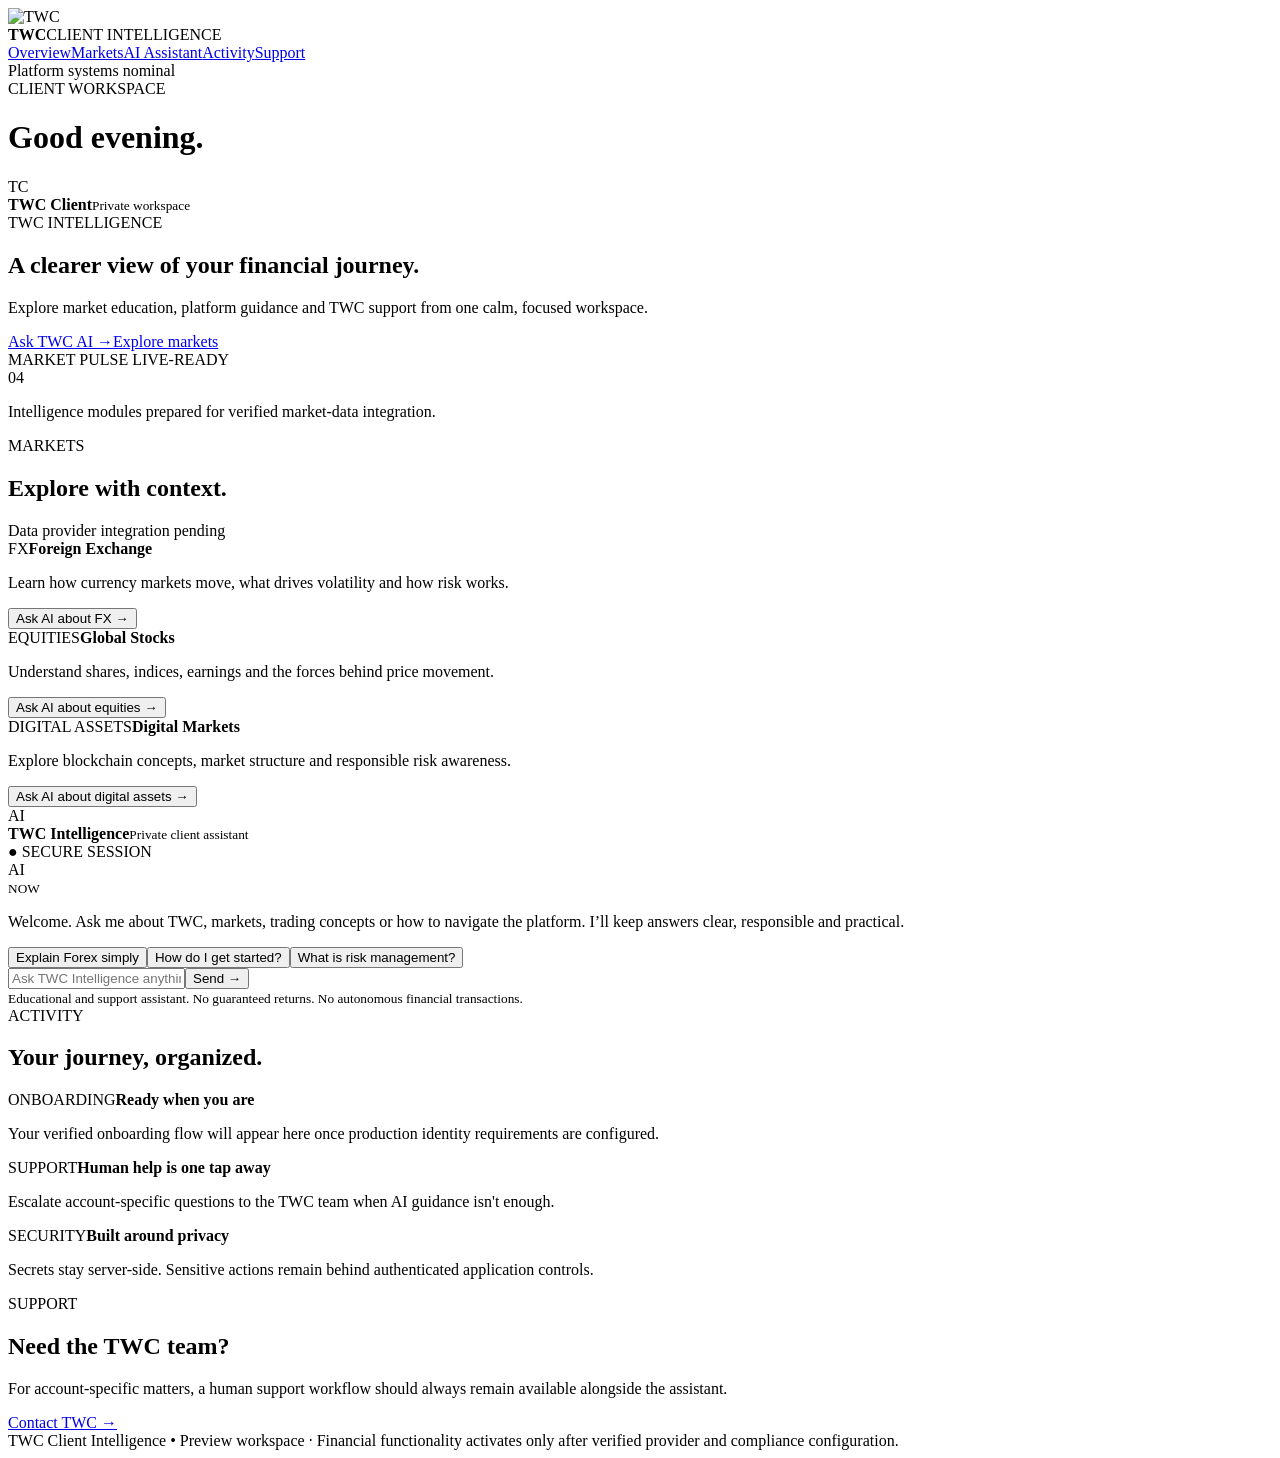
==== app/index.html @ c681309d "feat: add premium TWC client intelligence workspace" ====
<!doctype html>
<html lang="en">
<head>
<meta charset="utf-8"><meta name="viewport" content="width=device-width,initial-scale=1">
<title>TWC Client Intelligence</title>
<meta name="description" content="Trade With Chevy client intelligence workspace.">
<link rel="stylesheet" href="app.css">
</head>
<body>
<div class="app-shell">
<aside class="sidebar">
  <div class="brand"><img src="../assets/logo.png" alt="TWC"><div><b>TWC</b><span>CLIENT INTELLIGENCE</span></div></div>
  <nav><a class="active" href="#overview">Overview</a><a href="#markets">Markets</a><a href="#assistant">AI Assistant</a><a href="#activity">Activity</a><a href="#support">Support</a></nav>
  <div class="sidebar-bottom"><span class="live-dot"></span> Platform systems nominal</div>
</aside>
<main class="main">
<header class="topbar"><div><span class="eyebrow">CLIENT WORKSPACE</span><h1>Good evening<span class="gold">.</span></h1></div><div class="profile"><span class="avatar">TC</span><div><b>TWC Client</b><small>Private workspace</small></div></div></header>
<section class="hero-grid" id="overview">
  <div class="hero-card"><span class="eyebrow">TWC INTELLIGENCE</span><h2>A clearer view of your financial journey.</h2><p>Explore market education, platform guidance and TWC support from one calm, focused workspace.</p><div class="hero-actions"><a class="primary" href="#assistant">Ask TWC AI <span>→</span></a><a class="secondary" href="#markets">Explore markets</a></div></div>
  <div class="signal-card"><div class="signal-top"><span>MARKET PULSE</span><span class="live"><i></i> LIVE-READY</span></div><div class="pulse-number">04</div><p>Intelligence modules prepared for verified market-data integration.</p><div class="bars"><i></i><i></i><i></i><i></i><i></i><i></i><i></i></div></div>
</section>
<section class="section" id="markets"><div class="section-head"><div><span class="eyebrow">MARKETS</span><h2>Explore with context.</h2></div><span class="status-pill">Data provider integration pending</span></div><div class="market-grid"><article><span>FX</span><strong>Foreign Exchange</strong><p>Learn how currency markets move, what drives volatility and how risk works.</p><button data-topic="Forex">Ask AI about FX →</button></article><article><span>EQUITIES</span><strong>Global Stocks</strong><p>Understand shares, indices, earnings and the forces behind price movement.</p><button data-topic="equities">Ask AI about equities →</button></article><article><span>DIGITAL ASSETS</span><strong>Digital Markets</strong><p>Explore blockchain concepts, market structure and responsible risk awareness.</p><button data-topic="digital assets">Ask AI about digital assets →</button></article></div></section>
<section class="section assistant-section" id="assistant"><div class="ai-window"><div class="ai-head"><div><span class="ai-orb">AI</span><div><b>TWC Intelligence</b><small>Private client assistant</small></div></div><span class="secure">● SECURE SESSION</span></div><div class="ai-body"><div class="ai-message"><span class="mini-orb">AI</span><div><small>NOW</small><p>Welcome. Ask me about TWC, markets, trading concepts or how to navigate the platform. I’ll keep answers clear, responsible and practical.</p></div></div><div class="prompt-row"><button>Explain Forex simply</button><button>How do I get started?</button><button>What is risk management?</button></div><div class="composer"><input id="question" placeholder="Ask TWC Intelligence anything…" aria-label="Ask TWC Intelligence"><button id="ask">Send <span>→</span></button></div><small class="disclaimer">Educational and support assistant. No guaranteed returns. No autonomous financial transactions.</small></div></div></section>
<section class="section" id="activity"><div class="section-head"><div><span class="eyebrow">ACTIVITY</span><h2>Your journey, organized.</h2></div></div><div class="activity-grid"><div><span>ONBOARDING</span><strong>Ready when you are</strong><p>Your verified onboarding flow will appear here once production identity requirements are configured.</p></div><div><span>SUPPORT</span><strong>Human help is one tap away</strong><p>Escalate account-specific questions to the TWC team when AI guidance isn't enough.</p></div><div><span>SECURITY</span><strong>Built around privacy</strong><p>Secrets stay server-side. Sensitive actions remain behind authenticated application controls.</p></div></div></section>
<section class="section support" id="support"><div><span class="eyebrow">SUPPORT</span><h2>Need the TWC team?</h2><p>For account-specific matters, a human support workflow should always remain available alongside the assistant.</p></div><a class="primary" href="../index.html#contact">Contact TWC <span>→</span></a></section>
<footer>TWC Client Intelligence <span>•</span> Preview workspace · Financial functionality activates only after verified provider and compliance configuration.</footer>
</main></div><script src="app.js"></script></body></html>
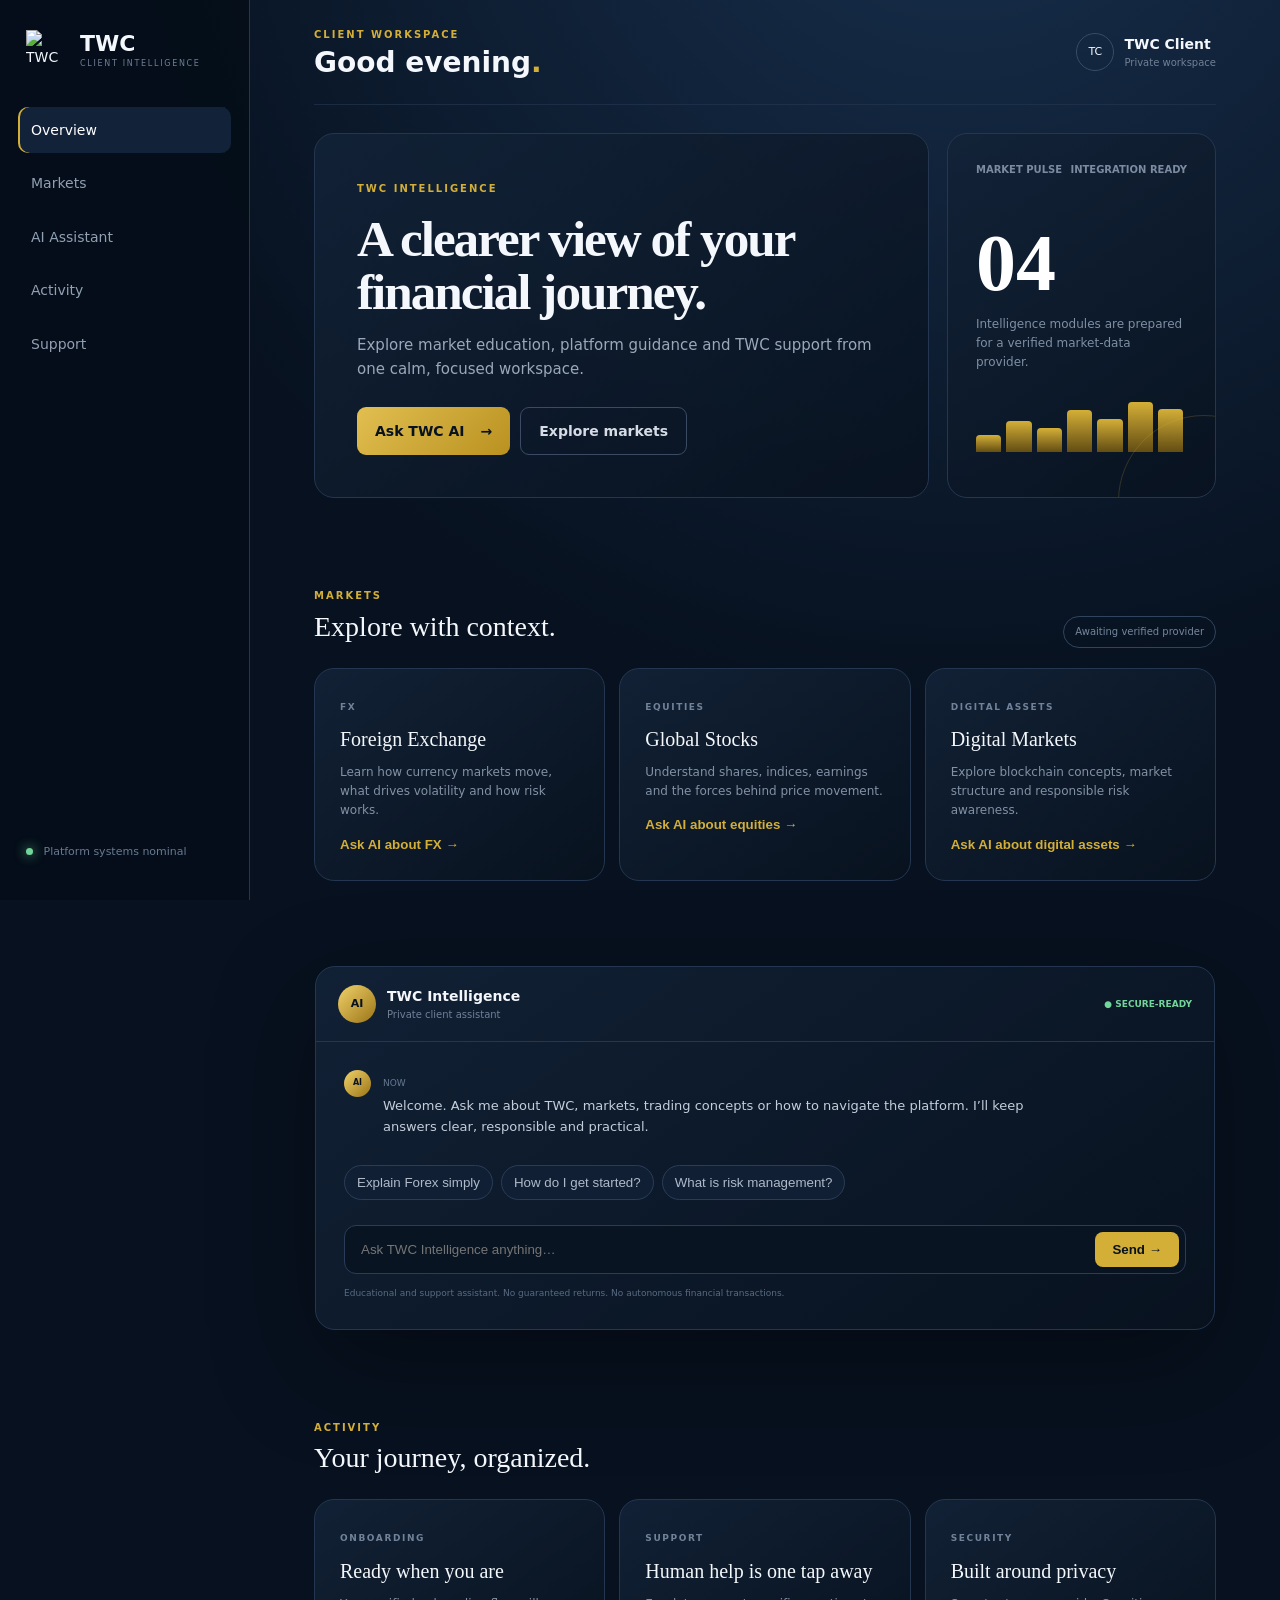
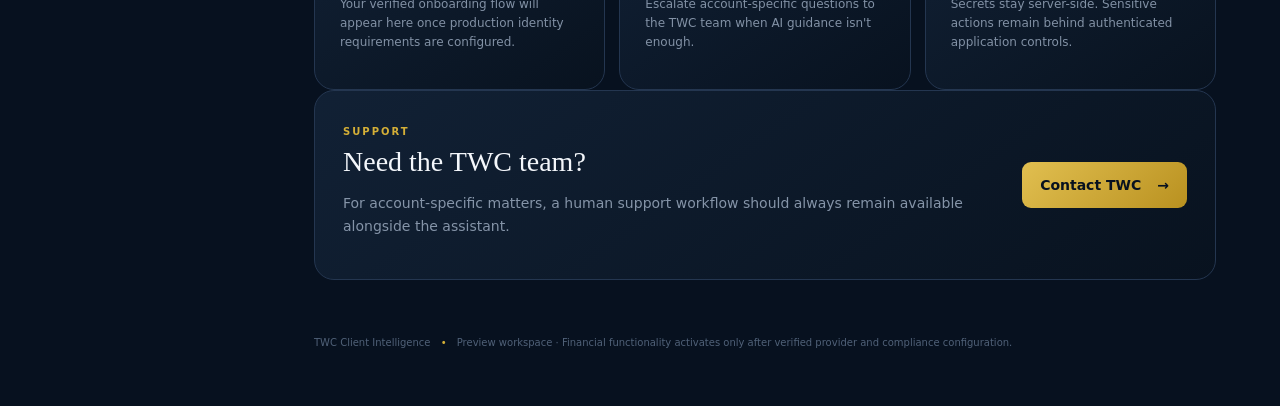
==== commit 85864f5d: "ux: harden client workspace states and SEO behavior" ====
--- a/app/index.html
+++ b/app/index.html
@@ -4,24 +4,25 @@
 <meta charset="utf-8"><meta name="viewport" content="width=device-width,initial-scale=1">
 <title>TWC Client Intelligence</title>
 <meta name="description" content="Trade With Chevy client intelligence workspace.">
+<meta name="robots" content="noindex,nofollow">
 <link rel="stylesheet" href="app.css">
 </head>
 <body>
 <div class="app-shell">
-<aside class="sidebar">
+<aside class="sidebar" aria-label="Client workspace navigation">
   <div class="brand"><img src="../assets/logo.png" alt="TWC"><div><b>TWC</b><span>CLIENT INTELLIGENCE</span></div></div>
   <nav><a class="active" href="#overview">Overview</a><a href="#markets">Markets</a><a href="#assistant">AI Assistant</a><a href="#activity">Activity</a><a href="#support">Support</a></nav>
-  <div class="sidebar-bottom"><span class="live-dot"></span> Platform systems nominal</div>
+  <div class="sidebar-bottom"><span class="live-dot"></span> <span>Platform systems nominal</span></div>
 </aside>
 <main class="main">
-<header class="topbar"><div><span class="eyebrow">CLIENT WORKSPACE</span><h1>Good evening<span class="gold">.</span></h1></div><div class="profile"><span class="avatar">TC</span><div><b>TWC Client</b><small>Private workspace</small></div></div></header>
+<header class="topbar"><div><span class="eyebrow">CLIENT WORKSPACE</span><h1>Good evening<span class="gold">.</span></h1></div><div class="profile"><span class="avatar" aria-hidden="true">TC</span><div><b>TWC Client</b><small>Private workspace</small></div></div></header>
 <section class="hero-grid" id="overview">
   <div class="hero-card"><span class="eyebrow">TWC INTELLIGENCE</span><h2>A clearer view of your financial journey.</h2><p>Explore market education, platform guidance and TWC support from one calm, focused workspace.</p><div class="hero-actions"><a class="primary" href="#assistant">Ask TWC AI <span>→</span></a><a class="secondary" href="#markets">Explore markets</a></div></div>
-  <div class="signal-card"><div class="signal-top"><span>MARKET PULSE</span><span class="live"><i></i> LIVE-READY</span></div><div class="pulse-number">04</div><p>Intelligence modules prepared for verified market-data integration.</p><div class="bars"><i></i><i></i><i></i><i></i><i></i><i></i><i></i></div></div>
+  <div class="signal-card"><div class="signal-top"><span>MARKET PULSE</span><span class="status-ready"><i></i> INTEGRATION READY</span></div><div class="pulse-number">04</div><p>Intelligence modules are prepared for a verified market-data provider.</p><div class="bars" aria-hidden="true"><i></i><i></i><i></i><i></i><i></i><i></i><i></i></div></div>
 </section>
-<section class="section" id="markets"><div class="section-head"><div><span class="eyebrow">MARKETS</span><h2>Explore with context.</h2></div><span class="status-pill">Data provider integration pending</span></div><div class="market-grid"><article><span>FX</span><strong>Foreign Exchange</strong><p>Learn how currency markets move, what drives volatility and how risk works.</p><button data-topic="Forex">Ask AI about FX →</button></article><article><span>EQUITIES</span><strong>Global Stocks</strong><p>Understand shares, indices, earnings and the forces behind price movement.</p><button data-topic="equities">Ask AI about equities →</button></article><article><span>DIGITAL ASSETS</span><strong>Digital Markets</strong><p>Explore blockchain concepts, market structure and responsible risk awareness.</p><button data-topic="digital assets">Ask AI about digital assets →</button></article></div></section>
-<section class="section assistant-section" id="assistant"><div class="ai-window"><div class="ai-head"><div><span class="ai-orb">AI</span><div><b>TWC Intelligence</b><small>Private client assistant</small></div></div><span class="secure">● SECURE SESSION</span></div><div class="ai-body"><div class="ai-message"><span class="mini-orb">AI</span><div><small>NOW</small><p>Welcome. Ask me about TWC, markets, trading concepts or how to navigate the platform. I’ll keep answers clear, responsible and practical.</p></div></div><div class="prompt-row"><button>Explain Forex simply</button><button>How do I get started?</button><button>What is risk management?</button></div><div class="composer"><input id="question" placeholder="Ask TWC Intelligence anything…" aria-label="Ask TWC Intelligence"><button id="ask">Send <span>→</span></button></div><small class="disclaimer">Educational and support assistant. No guaranteed returns. No autonomous financial transactions.</small></div></div></section>
+<section class="section" id="markets"><div class="section-head"><div><span class="eyebrow">MARKETS</span><h2>Explore with context.</h2></div><span class="status-pill">Awaiting verified provider</span></div><div class="market-grid"><article><span>FX</span><strong>Foreign Exchange</strong><p>Learn how currency markets move, what drives volatility and how risk works.</p><button data-topic="Forex">Ask AI about FX →</button></article><article><span>EQUITIES</span><strong>Global Stocks</strong><p>Understand shares, indices, earnings and the forces behind price movement.</p><button data-topic="equities">Ask AI about equities →</button></article><article><span>DIGITAL ASSETS</span><strong>Digital Markets</strong><p>Explore blockchain concepts, market structure and responsible risk awareness.</p><button data-topic="digital assets">Ask AI about digital assets →</button></article></div></section>
+<section class="section assistant-section" id="assistant"><div class="ai-window"><div class="ai-head"><div><span class="ai-orb">AI</span><div><b>TWC Intelligence</b><small>Private client assistant</small></div></div><span class="secure">● SECURE-READY</span></div><div class="ai-body"><div id="conversation" aria-live="polite"><div class="ai-message"><span class="mini-orb">AI</span><div><small>NOW</small><p>Welcome. Ask me about TWC, markets, trading concepts or how to navigate the platform. I’ll keep answers clear, responsible and practical.</p></div></div></div><div class="prompt-row"><button>Explain Forex simply</button><button>How do I get started?</button><button>What is risk management?</button></div><form class="composer" id="assistant-form"><input id="question" maxlength="800" autocomplete="off" placeholder="Ask TWC Intelligence anything…" aria-label="Ask TWC Intelligence"><button id="ask" type="submit">Send <span>→</span></button></form><small class="disclaimer">Educational and support assistant. No guaranteed returns. No autonomous financial transactions.</small></div></div></section>
 <section class="section" id="activity"><div class="section-head"><div><span class="eyebrow">ACTIVITY</span><h2>Your journey, organized.</h2></div></div><div class="activity-grid"><div><span>ONBOARDING</span><strong>Ready when you are</strong><p>Your verified onboarding flow will appear here once production identity requirements are configured.</p></div><div><span>SUPPORT</span><strong>Human help is one tap away</strong><p>Escalate account-specific questions to the TWC team when AI guidance isn't enough.</p></div><div><span>SECURITY</span><strong>Built around privacy</strong><p>Secrets stay server-side. Sensitive actions remain behind authenticated application controls.</p></div></div></section>
 <section class="section support" id="support"><div><span class="eyebrow">SUPPORT</span><h2>Need the TWC team?</h2><p>For account-specific matters, a human support workflow should always remain available alongside the assistant.</p></div><a class="primary" href="../index.html#contact">Contact TWC <span>→</span></a></section>
 <footer>TWC Client Intelligence <span>•</span> Preview workspace · Financial functionality activates only after verified provider and compliance configuration.</footer>
-</main></div><script src="app.js"></script></body></html>+</main></div><script src="state.js"></script><script src="app.js"></script></body></html>
--- a/app/app.css
+++ b/app/app.css
@@ -0,0 +1 @@
+:root{--bg:#07111f;--panel:#0d1a2b;--panel2:#101f33;--line:#243650;--gold:#d4af37;--text:#f4f7fb;--muted:#8d9caf;--green:#72d69a}*{box-sizing:border-box}html{scroll-behavior:smooth}body{margin:0;background:radial-gradient(circle at 75% -10%,#18304e 0,#07111f 38%);color:var(--text);font:14px/1.6 Inter,system-ui,sans-serif}.app-shell{display:flex;min-height:100vh}.sidebar{width:250px;position:fixed;inset:0 auto 0 0;border-right:1px solid var(--line);background:rgba(5,14,25,.9);padding:26px 18px;display:flex;flex-direction:column}.brand{display:flex;align-items:center;gap:12px;padding:4px 8px 35px}.brand img{width:42px;height:42px;object-fit:contain}.brand b{font:700 22px Poppins,system-ui}.brand span{display:block;color:#6f8096;font-size:8px;letter-spacing:1.7px}.sidebar nav{display:grid;gap:7px}.sidebar nav a{color:#91a0b3;text-decoration:none;padding:12px 13px;border-radius:10px}.sidebar nav a:hover,.sidebar nav a.active{background:#122239;color:#fff}.sidebar nav a.active{box-shadow:inset 2px 0 var(--gold)}.sidebar-bottom{margin-top:auto;color:#687a91;font-size:11px;padding:13px 8px}.live-dot{display:inline-block;width:7px;height:7px;border-radius:50%;background:var(--green);box-shadow:0 0 12px var(--green);margin-right:7px}.main{width:calc(100% - 250px);margin-left:250px;max-width:1500px;padding:0 5vw 40px}.topbar{min-height:105px;display:flex;justify-content:space-between;align-items:center;border-bottom:1px solid rgba(36,54,80,.65)}.eyebrow{color:var(--gold);font-size:10px;font-weight:800;letter-spacing:2px}.topbar h1{margin:3px 0;font:600 28px/1.1 Poppins,system-ui}.gold{color:var(--gold)}.profile{display:flex;gap:10px;align-items:center}.profile small,.ai-head small{display:block;color:#718096;font-size:10px}.avatar{display:grid;place-items:center;width:38px;height:38px;border:1px solid #3a4b63;border-radius:50%;font-size:11px}.hero-grid{display:grid;grid-template-columns:1.6fr .7fr;gap:18px;padding-top:28px}.hero-card,.signal-card,.market-grid article,.activity-grid>div,.support,.ai-window{border:1px solid var(--line);background:linear-gradient(145deg,rgba(18,34,55,.9),rgba(8,18,31,.9));border-radius:20px}.hero-card{padding:42px}.hero-card h2{font:600 clamp(34px,4vw,60px)/1.02 Poppins;margin:15px 0;max-width:780px;letter-spacing:-2px}.hero-card p{color:#9aa8ba;max-width:650px;font-size:15px}.hero-actions{display:flex;gap:10px;margin-top:26px}.primary,.secondary{display:inline-flex;align-items:center;gap:16px;text-decoration:none;padding:12px 18px;border-radius:9px;font-weight:800}.primary{background:linear-gradient(135deg,#e1bf50,#b99120);color:#07111f}.secondary{border:1px solid #3a4b63;color:#d5dce5}.signal-card{padding:28px;position:relative;overflow:hidden}.signal-card:after{content:'';position:absolute;width:170px;height:170px;border-radius:50%;right:-75px;bottom:-90px;border:1px solid rgba(212,175,55,.2)}.signal-top{display:flex;justify-content:space-between;color:#7c8ba0;font-size:10px;font-weight:800}.live{color:var(--green)}.live i{display:inline-block;width:6px;height:6px;background:var(--green);border-radius:50%}.pulse-number{font:600 80px/1 Poppins;color:#fff;margin:45px 0 5px}.signal-card p{color:#7f8fa4;font-size:12px}.bars{display:flex;align-items:end;gap:5px;height:55px;margin-top:24px}.bars i{width:12%;background:linear-gradient(#d4af37,#634d13);border-radius:4px 4px 0 0}.bars i:nth-child(1){height:30%}.bars i:nth-child(2){height:55%}.bars i:nth-child(3){height:43%}.bars i:nth-child(4){height:75%}.bars i:nth-child(5){height:60%}.bars i:nth-child(6){height:90%}.bars i:nth-child(7){height:78%}.section{padding-top:85px}.section-head{display:flex;justify-content:space-between;align-items:end;margin-bottom:20px}.section h2{font:500 28px Poppins;margin:5px 0}.status-pill{border:1px solid #31445e;color:#75869d;border-radius:999px;padding:7px 11px;font-size:10px}.market-grid,.activity-grid{display:grid;grid-template-columns:repeat(3,1fr);gap:14px}.market-grid article,.activity-grid>div{padding:25px}.market-grid article>span,.activity-grid span{color:#728399;font-size:9px;letter-spacing:1.6px;font-weight:800}.market-grid strong,.activity-grid strong{display:block;font:500 20px Poppins;margin-top:12px}.market-grid p,.activity-grid p{color:#8291a5;font-size:12px}.market-grid button{border:0;background:none;color:var(--gold);padding:0;font-weight:800;cursor:pointer}.assistant-section{max-width:900px;margin:auto}.ai-window{overflow:hidden;box-shadow:0 35px 100px rgba(0,0,0,.35)}.ai-head{display:flex;justify-content:space-between;align-items:center;padding:18px 22px;border-bottom:1px solid var(--line)}.ai-head>div{display:flex;gap:11px;align-items:center}.ai-orb,.mini-orb{display:grid;place-items:center;border-radius:50%;background:linear-gradient(135deg,#f0d26b,#9b7416);color:#07111f;font-weight:900}.ai-orb{width:38px;height:38px;font-size:11px}.mini-orb{width:27px;height:27px;font-size:8px;flex:none}.secure{color:var(--green);font-size:9px;font-weight:800}.ai-body{padding:28px}.ai-message{display:flex;gap:12px;max-width:680px}.ai-message small{color:#667991;font-size:9px}.ai-message p{color:#c4cedb;margin:3px 0;font-size:13px}.prompt-row{display:flex;gap:8px;flex-wrap:wrap;margin:25px 0}.prompt-row button{background:#101f33;border:1px solid #2a3d58;color:#aebaca;border-radius:999px;padding:9px 12px;cursor:pointer}.composer{display:flex;background:#081421;border:1px solid #2a3d58;border-radius:12px;padding:6px}.composer input{flex:1;background:none;border:0;outline:0;color:#fff;padding:10px}.composer button{border:0;background:var(--gold);color:#07111f;border-radius:8px;padding:0 17px;font-weight:900}.disclaimer{display:block;color:#596b81;font-size:9px;margin-top:12px}.support{display:flex;align-items:center;justify-content:space-between;padding:28px}.support p{color:#8594a8;max-width:620px}footer{padding:55px 0 15px;color:#506178;font-size:10px}footer span{color:var(--gold);margin:0 7px}@media(max-width:900px){.sidebar{width:70px;padding:18px 10px}.brand div,.sidebar nav a{font-size:0}.brand{padding:4px 3px 30px}.sidebar nav a{height:45px}.main{margin-left:70px;width:calc(100% - 70px);padding:0 22px}.hero-grid,.market-grid,.activity-grid{grid-template-columns:1fr}.hero-card{padding:28px}.section{padding-top:55px}.signal-card{min-height:260px}}@media(max-width:600px){.topbar{min-height:90px}.topbar h1{font-size:23px}.profile div{display:none}.hero-card h2{font-size:38px}.hero-actions{flex-direction:column}.support{display:block}.support .primary{margin-top:15px}.ai-body{padding:18px}.prompt-row button{font-size:11px}}
